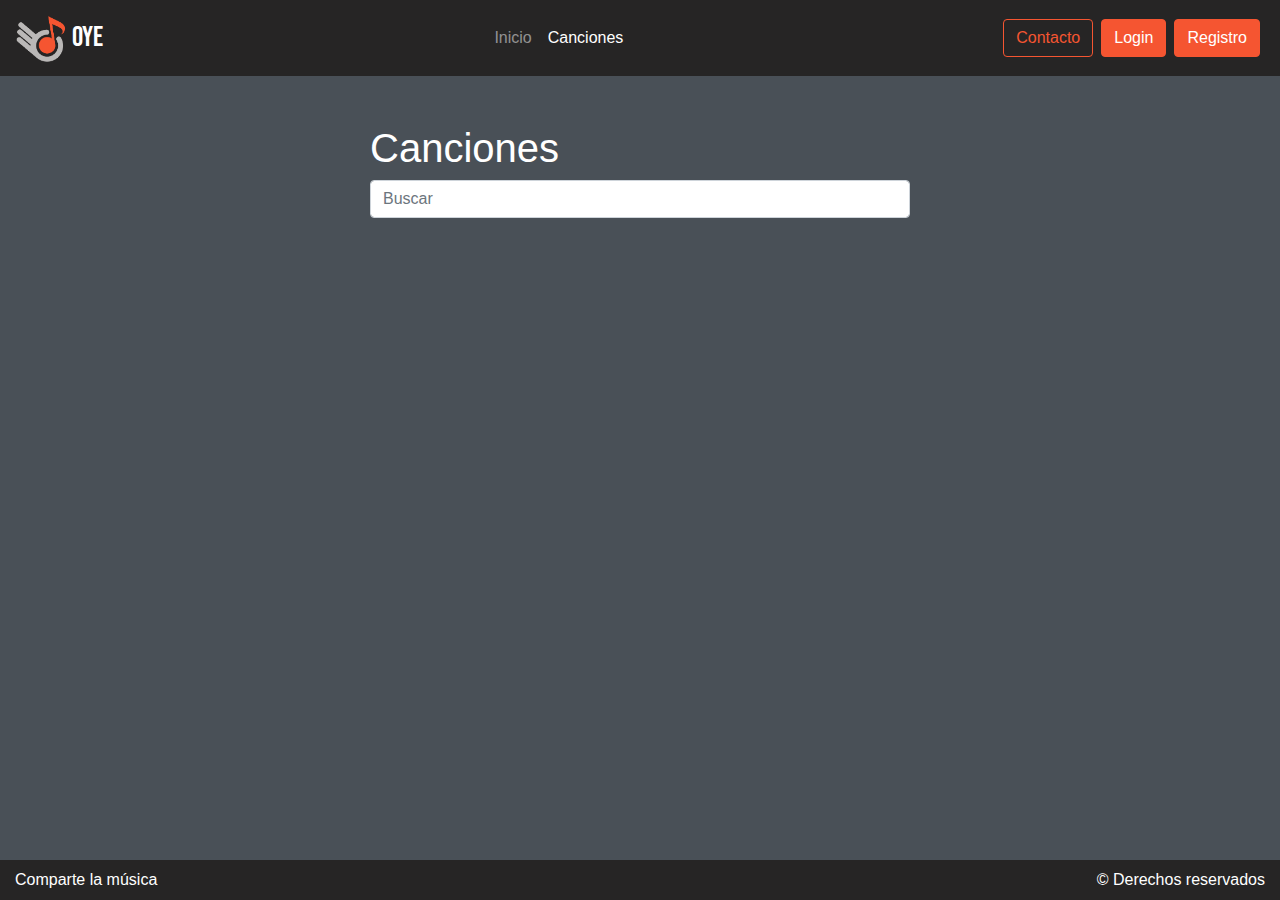
==== docs/canciones.html @ 19431d3d "cambio de nombre de carpeta html a docs" ====
<!DOCTYPE html>
<html lang="es">

<head>
    <title>OYE</title>
    <!-- Required meta tags -->
    <meta charset="utf-8" />
    <meta name="viewport" content="width=device-width, initial-scale=1, shrink-to-fit=no" />
    <link rel="stylesheet" href="../css/custom.css">
    <link rel="preconnect" href="https://fonts.gstatic.com">
    <link href="https://fonts.googleapis.com/css2?family=Bebas+Neue&display=swap" rel="stylesheet">
    <!-- Bootstrap CSS -->
    <link rel="stylesheet" href="../css/bootstrap.min.css" />
</head>

<body class="bg-light text-white">
    <header>
        <!-- Acá comienza la barra de navegación -->
        <nav class="navbar navbar-expand-sm navbar-dark bg-dark sticky-top">
            <a class="navbar-brand" href="#"><img src="../logo.png" width="50px" alt="OYE" />
                <h3 class="align-middle d-inline">OYE</h3>
            </a>
            <!-- botón hamburguesa -->
            <button class="navbar-toggler d-lg-none" type="button" data-toggle="collapse" data-target="#barraNavegacion"
                aria-controls="barraNavegacion" aria-expanded="false" aria-label="Toggle navigation">
                <span class="navbar-toggler-icon"></span>
            </button>
            <!-- lista de paginas -->
            <div class="collapse navbar-collapse" id="barraNavegacion">
                <ul class="navbar-nav mt-2 mt-lg-0 mx-auto">
                    <li class="nav-item">
                        <a class="nav-link" href="./index.html">Inicio</a>
                    </li>
                    <li class="nav-item active">
                        <a class="nav-link" href="./canciones.html">Canciones</a>
                    </li>
                </ul>

                <!-- botones contacto, login, registro -->
                <button data-toggle="modal" data-target="#modalContacto"
                    class="btn btn-outline-primary my-2 my-sm-0 mx-sm-1">
                    Contacto
                </button><br>
                <a class="btn btn-primary my-2 my-sm-0 mx-sm-1" href="./iniciosesion.html">Login</a> <br>
                <a class="btn btn-primary my-2 my-sm-0 mx-sm-1" href="./registro.html">Registro</a>

            </div>
        </nav>

        <!-- aqui comienza la modal de contacto-->
        <div class="modal" tabindex="-1" role="dialog" id="modalContacto">
            <div class="modal-dialog" role="document">
                <div class="modal-content bg-dark">
                    <!--Encabezado de la modal de contacto-->
                    <div class="modal-header">
                        <h4 class="modal-title text-primary">Contacto</h4>
                        <button type="button" class="close" data-dismiss="modal">
                            <span aria-hidden="true" class="text-white">&times;</span>
                        </button>
                    </div>
                    <!--Cuerpo de la modal de contacto-->
                    <div class="modal-body">
                        <p>infor&commat;oye.com</p>
                        <p>+57 123 1231212</p>
                    </div>
                    <!--footer de la modal-->
                    <div class="modal-footer">
                        <button type="button" class="btn btn-outline-primary" data-dismiss="modal">Cerrar</button>
                    </div>
                </div>
            </div>
        </div>
    </header>



    <main class="my-4" role="ma">
        <div class="container my-5 align-content-center">
            <div class="row justify-content-center my-auto">
                <div class="h1 col-10 col-md-6">Canciones</div>
            </div>
            <form action="">
                <div class="row justify-content-center px-0 ">
                    <div class="form-group col-10 col-md-6">
                        <input type="text" class="form-control" name="buscar" id="buscar" aria-describedby="helpId"
                            placeholder="Buscar">
                        <span class="error" id="errorEmail"></span>
                    </div>
                </div>
            </form>
        </div>
        <div class="container">
            <div class="row" id="canciones">

            </div>
        </div>
    </main>


    <!-- Pie de pagina  -->
    <footer class="footer fixed-bottom container-fluid mt-1 py-1 bg-dark text-white py-2">
        <div class="row">
            <div class="col-0 col-md-6 text-left d-none d-md-block">
                Comparte la música
            </div>
            <div class="col-12 col-md-6 text-md-right text-center">
                &copy Derechos reservados
            </div>
        </div>
    </footer>

    <!-- Optional JavaScript -->
    <!-- jQuery first, then Popper.js, then Bootstrap JS -->
    <script src="https://ajax.googleapis.com/ajax/libs/jquery/3.5.1/jquery.min.js"></script>
    <script src="https://cdnjs.cloudflare.com/ajax/libs/popper.js/1.14.7/umd/popper.min.js"
        integrity="sha384-UO2eT0CpHqdSJQ6hJty5KVphtPhzWj9WO1clHTMGa3JDZwrnQq4sF86dIHNDz0W1"
        crossorigin="anonymous"></script>
    <script src="https://stackpath.bootstrapcdn.com/bootstrap/4.3.1/js/bootstrap.min.js"
        integrity="sha384-JjSmVgyd0p3pXB1rRibZUAYoIIy6OrQ6VrjIEaFf/nJGzIxFDsf4x0xIM+B07jRM"
        crossorigin="anonymous"></script>
    <script src="../scripts/musica.js"></script>

</body>

</html>
---- css/custom.css ----
.error{
    color:rgb(245, 100, 47)
}
.invertida{
    filter: hue-rotate(180deg);
    -webkit-transform: scale(-1);
    transform: scale(-1);
}
.audio-width{
    width: 95%;
}

h1,h2,h3,h4,h5,h6{
    font-family: 'Bebas Neue', cursive !important;
}
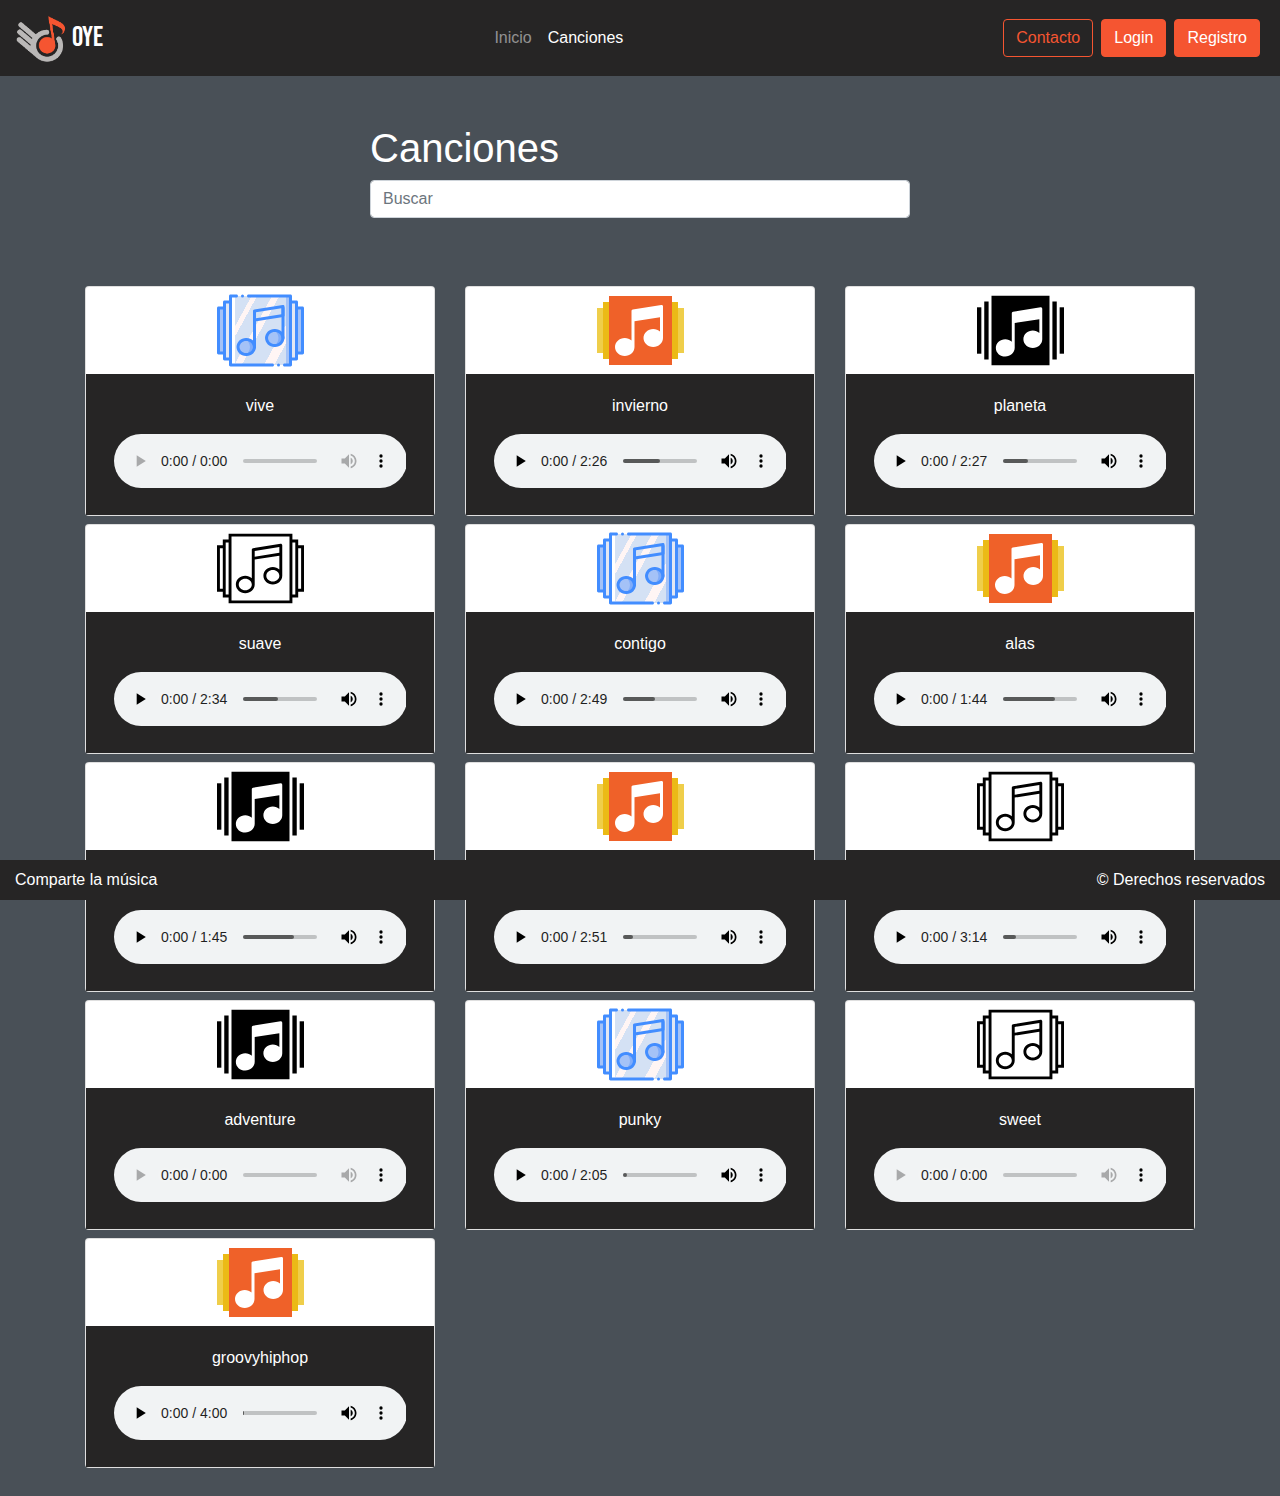
==== commit 9419fbfa: "ajuster para ubicacion de los archivos" ====
--- a/docs/canciones.html
+++ b/docs/canciones.html
@@ -6,18 +6,18 @@
     <!-- Required meta tags -->
     <meta charset="utf-8" />
     <meta name="viewport" content="width=device-width, initial-scale=1, shrink-to-fit=no" />
-    <link rel="stylesheet" href="../css/custom.css">
+    <link rel="stylesheet" href="./css/custom.css">
     <link rel="preconnect" href="https://fonts.gstatic.com">
     <link href="https://fonts.googleapis.com/css2?family=Bebas+Neue&display=swap" rel="stylesheet">
     <!-- Bootstrap CSS -->
-    <link rel="stylesheet" href="../css/bootstrap.min.css" />
+    <link rel="stylesheet" href="./css/bootstrap.min.css" />
 </head>
 
 <body class="bg-light text-white">
     <header>
         <!-- Acá comienza la barra de navegación -->
         <nav class="navbar navbar-expand-sm navbar-dark bg-dark sticky-top">
-            <a class="navbar-brand" href="#"><img src="../logo.png" width="50px" alt="OYE" />
+            <a class="navbar-brand" href="#"><img src="./logo.png" width="50px" alt="OYE" />
                 <h3 class="align-middle d-inline">OYE</h3>
             </a>
             <!-- botón hamburguesa -->
@@ -118,7 +118,7 @@
     <script src="https://stackpath.bootstrapcdn.com/bootstrap/4.3.1/js/bootstrap.min.js"
         integrity="sha384-JjSmVgyd0p3pXB1rRibZUAYoIIy6OrQ6VrjIEaFf/nJGzIxFDsf4x0xIM+B07jRM"
         crossorigin="anonymous"></script>
-    <script src="../scripts/musica.js"></script>
+    <script src="./scripts/musica.js"></script>
 
 </body>
 
--- a/docs/css/custom.css
+++ b/docs/css/custom.css
@@ -0,0 +1,15 @@
+.error{
+    color:rgb(245, 100, 47)
+}
+.invertida{
+    filter: hue-rotate(180deg);
+    -webkit-transform: scale(-1);
+    transform: scale(-1);
+}
+.audio-width{
+    width: 95%;
+}
+
+h1,h2,h3,h4,h5,h6{
+    font-family: 'Bebas Neue', cursive !important;
+}